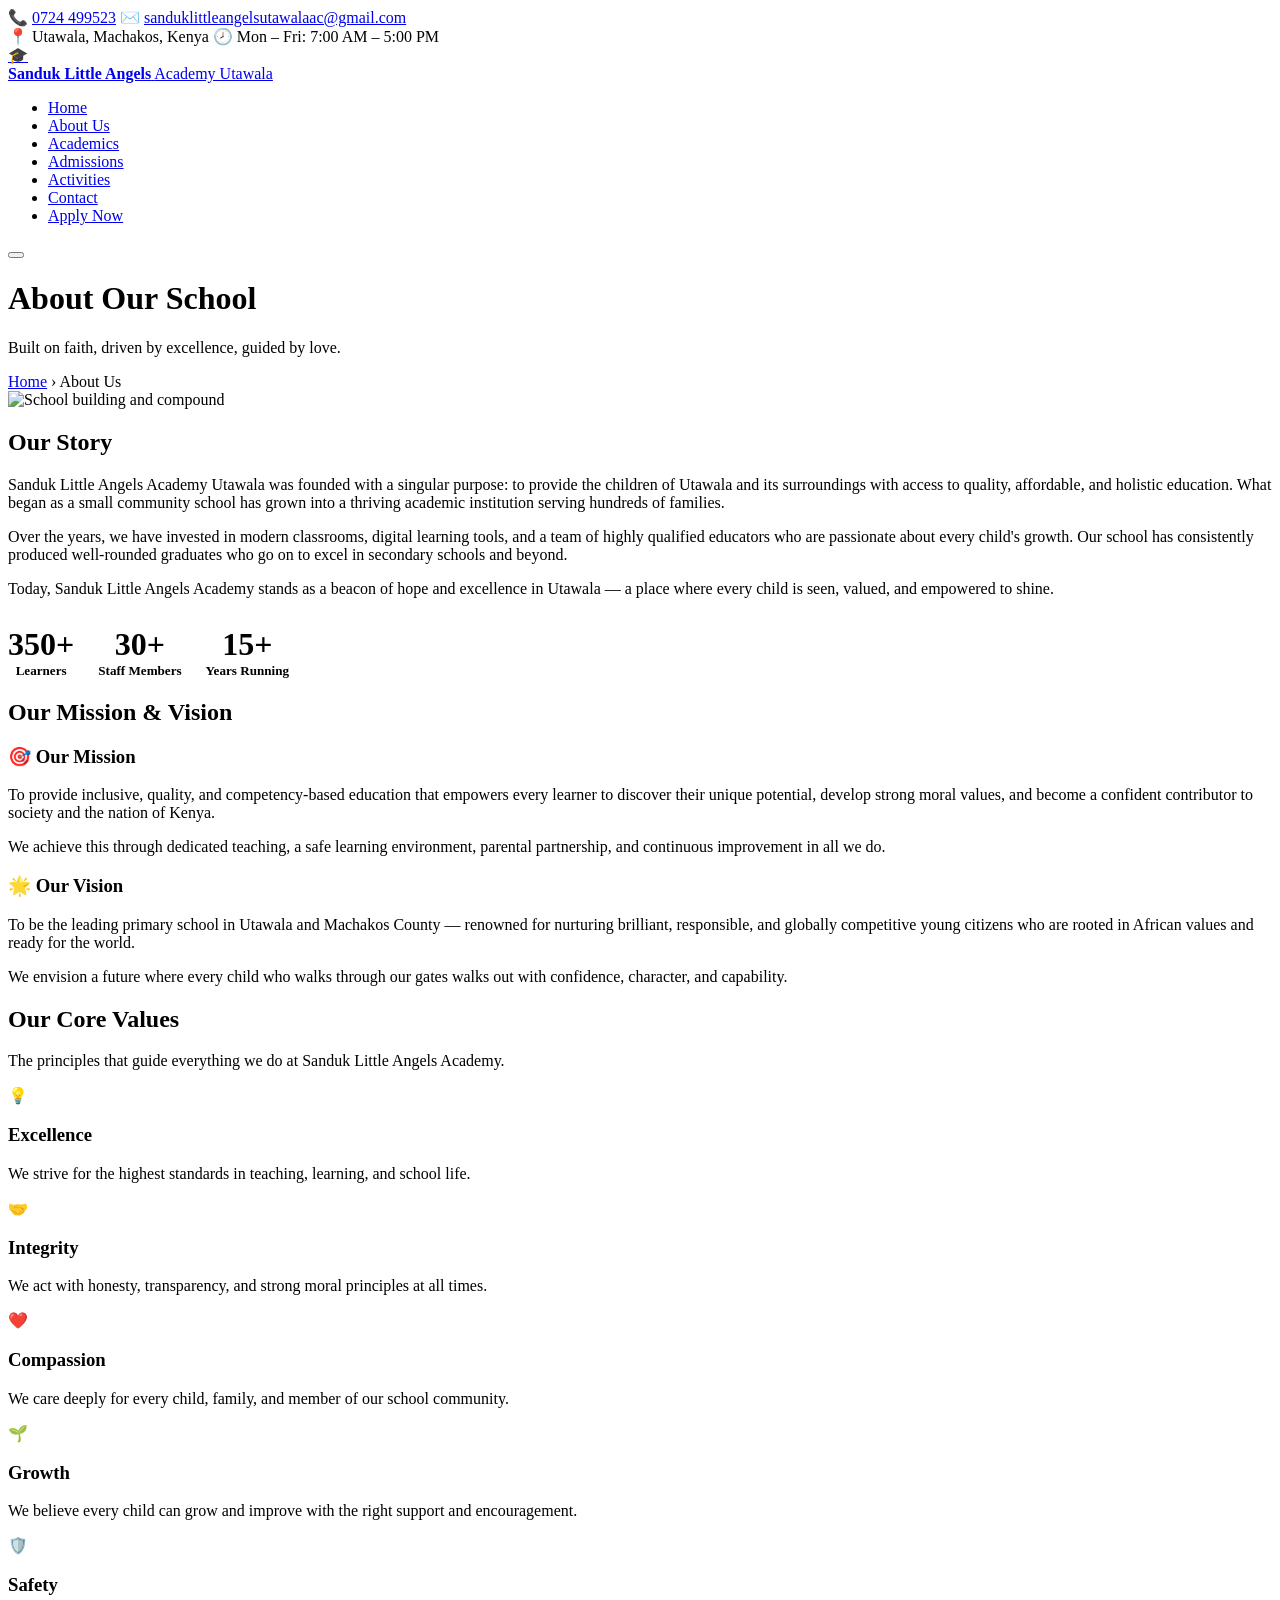
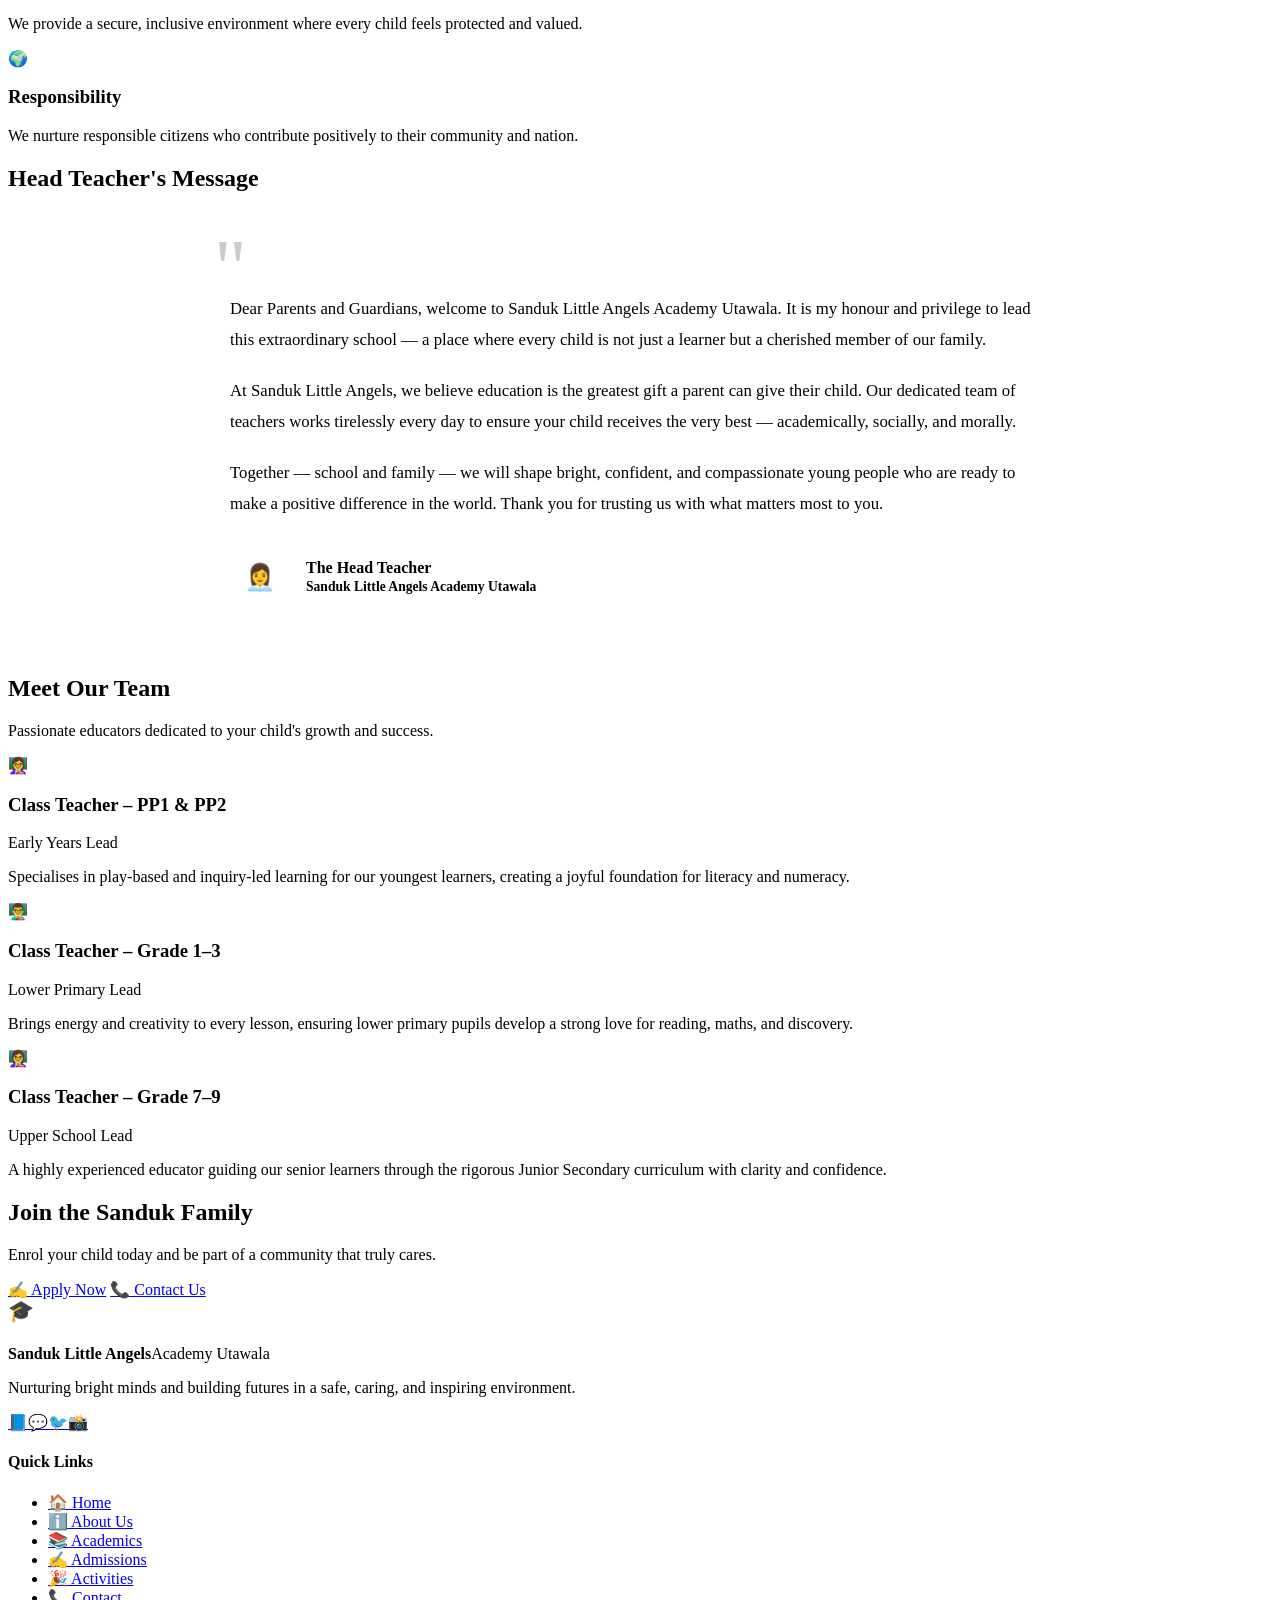
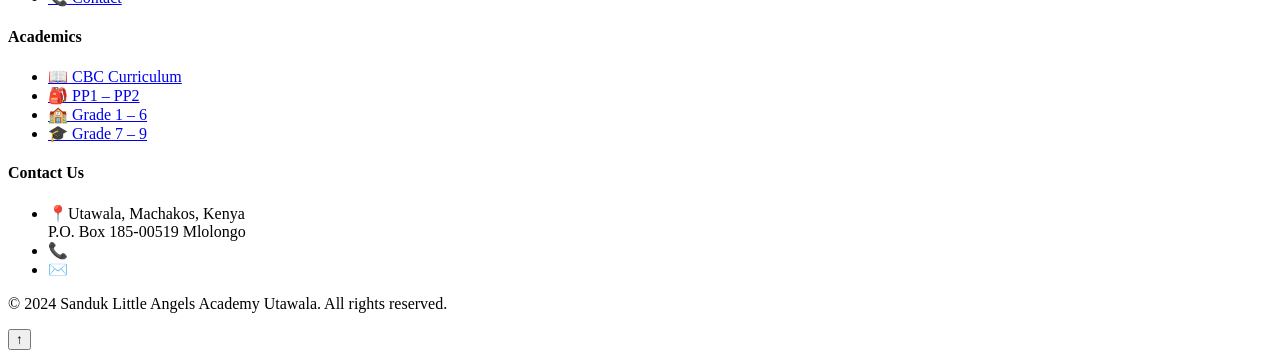
==== about.html @ 21a8d89f "Add files via upload" ====
<!DOCTYPE html>
<html lang="en">
<head>
  <meta charset="UTF-8" />
  <meta name="viewport" content="width=device-width, initial-scale=1.0" />
  <title>About Us | Sanduk Little Angels Academy Utawala</title>
  <link rel="stylesheet" href="css/style.css" />
</head>
<body>

  <!-- TOP BAR -->
  <div class="topbar">
    <div class="container">
      <div class="topbar-left">
        <span>📞 <a href="tel:0724499523">0724 499523</a></span>
        <span>✉️ <a href="mailto:sanduklittleangelsutawalaac@gmail.com">sanduklittleangelsutawalaac@gmail.com</a></span>
      </div>
      <div class="topbar-right">
        <span>📍 Utawala, Machakos, Kenya</span>
        <span>🕗 Mon – Fri: 7:00 AM – 5:00 PM</span>
      </div>
    </div>
  </div>

  <!-- NAVBAR -->
  <nav class="navbar">
    <div class="container">
      <a href="index.html" class="nav-logo">
        <div class="logo-icon">🎓</div>
        <div class="logo-text">
          <strong>Sanduk Little Angels</strong>
          <span>Academy Utawala</span>
        </div>
      </a>
      <ul class="nav-links">
        <li><a href="index.html">Home</a></li>
        <li><a href="about.html" class="active">About Us</a></li>
        <li><a href="academics.html">Academics</a></li>
        <li><a href="admissions.html">Admissions</a></li>
        <li><a href="activities.html">Activities</a></li>
        <li><a href="contact.html">Contact</a></li>
        <li><a href="admissions.html" class="nav-cta">Apply Now</a></li>
      </ul>
      <button class="hamburger" aria-label="Toggle menu"><span></span><span></span><span></span></button>
    </div>
  </nav>

  <!-- PAGE HERO -->
  <div class="page-hero">
    <h1>About Our School</h1>
    <p>Built on faith, driven by excellence, guided by love.</p>
    <div class="breadcrumb">
      <a href="index.html">Home</a> › About Us
    </div>
  </div>

  <!-- SCHOOL HISTORY -->
  <section class="section">
    <div class="container">
      <div class="about-intro">
        <div class="about-image-wrap reveal">
          <img
            src="https://images.unsplash.com/photo-1580582932707-520aed937b7b?w=700&q=80"
            alt="School building and compound"
            loading="lazy"
            style="height:460px;"
          />
        </div>
        <div class="about-text reveal">
          <div class="section-header">
            <h2 class="section-title">Our Story</h2>
            <span class="gold-line"></span>
          </div>
          <p>
            Sanduk Little Angels Academy Utawala was founded with a singular purpose: to provide the children of Utawala and its surroundings with access to quality, affordable, and holistic education. What began as a small community school has grown into a thriving academic institution serving hundreds of families.
          </p>
          <p>
            Over the years, we have invested in modern classrooms, digital learning tools, and a team of highly qualified educators who are passionate about every child's growth. Our school has consistently produced well-rounded graduates who go on to excel in secondary schools and beyond.
          </p>
          <p>
            Today, Sanduk Little Angels Academy stands as a beacon of hope and excellence in Utawala — a place where every child is seen, valued, and empowered to shine.
          </p>
          <div style="display:flex;gap:24px;margin-top:28px;flex-wrap:wrap;">
            <div style="text-align:center;">
              <strong style="font-family:'Playfair Display',serif;font-size:2rem;color:var(--gold);" data-count="350" data-suffix="+">350+</strong>
              <span style="display:block;font-size:0.82rem;color:var(--text-mid);font-weight:700;">Learners</span>
            </div>
            <div style="text-align:center;">
              <strong style="font-family:'Playfair Display',serif;font-size:2rem;color:var(--gold);" data-count="30" data-suffix="+">30+</strong>
              <span style="display:block;font-size:0.82rem;color:var(--text-mid);font-weight:700;">Staff Members</span>
            </div>
            <div style="text-align:center;">
              <strong style="font-family:'Playfair Display',serif;font-size:2rem;color:var(--gold);" data-count="15" data-suffix="+">15+</strong>
              <span style="display:block;font-size:0.82rem;color:var(--text-mid);font-weight:700;">Years Running</span>
            </div>
          </div>
        </div>
      </div>
    </div>
  </section>

  <!-- MISSION & VISION -->
  <section class="section section-alt">
    <div class="container">
      <div class="section-header text-center">
        <h2 class="section-title">Our Mission & Vision</h2>
        <span class="gold-line"></span>
      </div>
      <div class="mission-vision">
        <div class="mv-card mission reveal">
          <h3>🎯 Our Mission</h3>
          <p>
            To provide inclusive, quality, and competency-based education that empowers every learner to discover their unique potential, develop strong moral values, and become a confident contributor to society and the nation of Kenya.
          </p>
          <p style="margin-top:16px;">
            We achieve this through dedicated teaching, a safe learning environment, parental partnership, and continuous improvement in all we do.
          </p>
        </div>
        <div class="mv-card vision reveal">
          <h3>🌟 Our Vision</h3>
          <p>
            To be the leading primary school in Utawala and Machakos County — renowned for nurturing brilliant, responsible, and globally competitive young citizens who are rooted in African values and ready for the world.
          </p>
          <p style="margin-top:16px;">
            We envision a future where every child who walks through our gates walks out with confidence, character, and capability.
          </p>
        </div>
      </div>
    </div>
  </section>

  <!-- CORE VALUES -->
  <section class="section">
    <div class="container">
      <div class="section-header text-center">
        <h2 class="section-title">Our Core Values</h2>
        <span class="gold-line"></span>
        <p class="section-subtitle">The principles that guide everything we do at Sanduk Little Angels Academy.</p>
      </div>
      <div class="values-grid">
        <div class="value-card reveal">
          <div class="value-icon">💡</div>
          <h3>Excellence</h3>
          <p>We strive for the highest standards in teaching, learning, and school life.</p>
        </div>
        <div class="value-card reveal">
          <div class="value-icon">🤝</div>
          <h3>Integrity</h3>
          <p>We act with honesty, transparency, and strong moral principles at all times.</p>
        </div>
        <div class="value-card reveal">
          <div class="value-icon">❤️</div>
          <h3>Compassion</h3>
          <p>We care deeply for every child, family, and member of our school community.</p>
        </div>
        <div class="value-card reveal">
          <div class="value-icon">🌱</div>
          <h3>Growth</h3>
          <p>We believe every child can grow and improve with the right support and encouragement.</p>
        </div>
        <div class="value-card reveal">
          <div class="value-icon">🛡️</div>
          <h3>Safety</h3>
          <p>We provide a secure, inclusive environment where every child feels protected and valued.</p>
        </div>
        <div class="value-card reveal">
          <div class="value-icon">🌍</div>
          <h3>Responsibility</h3>
          <p>We nurture responsible citizens who contribute positively to their community and nation.</p>
        </div>
      </div>
    </div>
  </section>

  <!-- HEAD TEACHER'S MESSAGE -->
  <section class="section section-alt">
    <div class="container">
      <div class="section-header text-center">
        <h2 class="section-title">Head Teacher's Message</h2>
        <span class="gold-line"></span>
      </div>
      <div style="max-width:820px;margin:0 auto;background:var(--white);border-radius:var(--radius-lg);padding:48px 44px;box-shadow:var(--shadow-lg);position:relative;" class="reveal">
        <div style="font-size:5rem;color:var(--gold);opacity:0.2;position:absolute;top:16px;left:28px;font-family:'Playfair Display',serif;line-height:1;">"</div>
        <p style="color:var(--text-mid);font-size:1.05rem;line-height:1.85;margin-bottom:20px;padding-top:16px;">
          Dear Parents and Guardians, welcome to Sanduk Little Angels Academy Utawala. It is my honour and privilege to lead this extraordinary school — a place where every child is not just a learner but a cherished member of our family.
        </p>
        <p style="color:var(--text-mid);font-size:1.05rem;line-height:1.85;margin-bottom:20px;">
          At Sanduk Little Angels, we believe education is the greatest gift a parent can give their child. Our dedicated team of teachers works tirelessly every day to ensure your child receives the very best — academically, socially, and morally.
        </p>
        <p style="color:var(--text-mid);font-size:1.05rem;line-height:1.85;margin-bottom:28px;">
          Together — school and family — we will shape bright, confident, and compassionate young people who are ready to make a positive difference in the world. Thank you for trusting us with what matters most to you.
        </p>
        <div style="display:flex;align-items:center;gap:16px;">
          <div style="width:60px;height:60px;background:linear-gradient(135deg,var(--navy),#1a4490);border-radius:50%;display:flex;align-items:center;justify-content:center;font-size:1.6rem;flex-shrink:0;">👩‍💼</div>
          <div>
            <strong style="display:block;color:var(--navy);font-family:'Playfair Display',serif;">The Head Teacher</strong>
            <span style="font-size:0.85rem;color:var(--gold);font-weight:700;">Sanduk Little Angels Academy Utawala</span>
          </div>
        </div>
      </div>
    </div>
  </section>

  <!-- STAFF PREVIEW -->
  <section class="section">
    <div class="container">
      <div class="section-header text-center">
        <h2 class="section-title">Meet Our Team</h2>
        <span class="gold-line"></span>
        <p class="section-subtitle">Passionate educators dedicated to your child's growth and success.</p>
      </div>
      <div class="staff-grid">
        <div class="staff-card reveal">
          <div class="staff-photo">👩‍🏫</div>
          <div class="staff-info">
            <h3>Class Teacher – PP1 & PP2</h3>
            <p class="role">Early Years Lead</p>
            <p>Specialises in play-based and inquiry-led learning for our youngest learners, creating a joyful foundation for literacy and numeracy.</p>
          </div>
        </div>
        <div class="staff-card reveal">
          <div class="staff-photo">👨‍🏫</div>
          <div class="staff-info">
            <h3>Class Teacher – Grade 1–3</h3>
            <p class="role">Lower Primary Lead</p>
            <p>Brings energy and creativity to every lesson, ensuring lower primary pupils develop a strong love for reading, maths, and discovery.</p>
          </div>
        </div>
        <div class="staff-card reveal">
          <div class="staff-photo">👩‍🏫</div>
          <div class="staff-info">
            <h3>Class Teacher – Grade 7–9</h3>
            <p class="role">Upper School Lead</p>
            <p>A highly experienced educator guiding our senior learners through the rigorous Junior Secondary curriculum with clarity and confidence.</p>
          </div>
        </div>
      </div>
    </div>
  </section>

  <!-- CTA -->
  <div class="cta-banner">
    <div class="container">
      <h2>Join the Sanduk Family</h2>
      <p>Enrol your child today and be part of a community that truly cares.</p>
      <div class="btn-group">
        <a href="admissions.html" class="btn btn-primary">✍️ Apply Now</a>
        <a href="contact.html" class="btn btn-outline">📞 Contact Us</a>
      </div>
    </div>
  </div>

  <!-- FOOTER -->
  <footer>
    <div class="container">
      <div class="footer-grid">
        <div class="footer-brand">
          <div class="nav-logo">
            <div class="logo-icon" style="width:46px;height:46px;font-size:1.3rem;">🎓</div>
            <div class="logo-text"><strong>Sanduk Little Angels</strong><span>Academy Utawala</span></div>
          </div>
          <p>Nurturing bright minds and building futures in a safe, caring, and inspiring environment.</p>
          <div class="social-links">
            <a href="#">📘</a><a href="#">💬</a><a href="#">🐦</a><a href="#">📸</a>
          </div>
        </div>
        <div><h4>Quick Links</h4><ul>
          <li><a href="index.html">🏠 Home</a></li>
          <li><a href="about.html">ℹ️ About Us</a></li>
          <li><a href="academics.html">📚 Academics</a></li>
          <li><a href="admissions.html">✍️ Admissions</a></li>
          <li><a href="activities.html">🎉 Activities</a></li>
          <li><a href="contact.html">📞 Contact</a></li>
        </ul></div>
        <div><h4>Academics</h4><ul>
          <li><a href="academics.html">📖 CBC Curriculum</a></li>
          <li><a href="academics.html">🎒 PP1 – PP2</a></li>
          <li><a href="academics.html">🏫 Grade 1 – 6</a></li>
          <li><a href="academics.html">🎓 Grade 7 – 9</a></li>
        </ul></div>
        <div><h4>Contact Us</h4><ul class="footer-contact">
          <li><span>📍</span><span>Utawala, Machakos, Kenya<br>P.O. Box 185-00519 Mlolongo</span></li>
          <li><span>📞</span><span><a href="tel:0724499523" style="color:rgba(255,255,255,0.85)">0724 499523</a></span></li>
          <li><span>✉️</span><span><a href="mailto:sanduklittleangelsutawalaac@gmail.com" style="color:rgba(255,255,255,0.85);word-break:break-all;">sanduklittleangelsutawalaac@gmail.com</a></span></li>
        </ul></div>
      </div>
    </div>
    <div class="footer-bottom"><div class="container">
      <p>© 2024 Sanduk Little Angels Academy Utawala. All rights reserved.</p>
    </div></div>
  </footer>

  <button class="scroll-top" id="scrollTop" aria-label="Back to top">↑</button>
  <script src="js/main.js"></script>
</body>
</html>
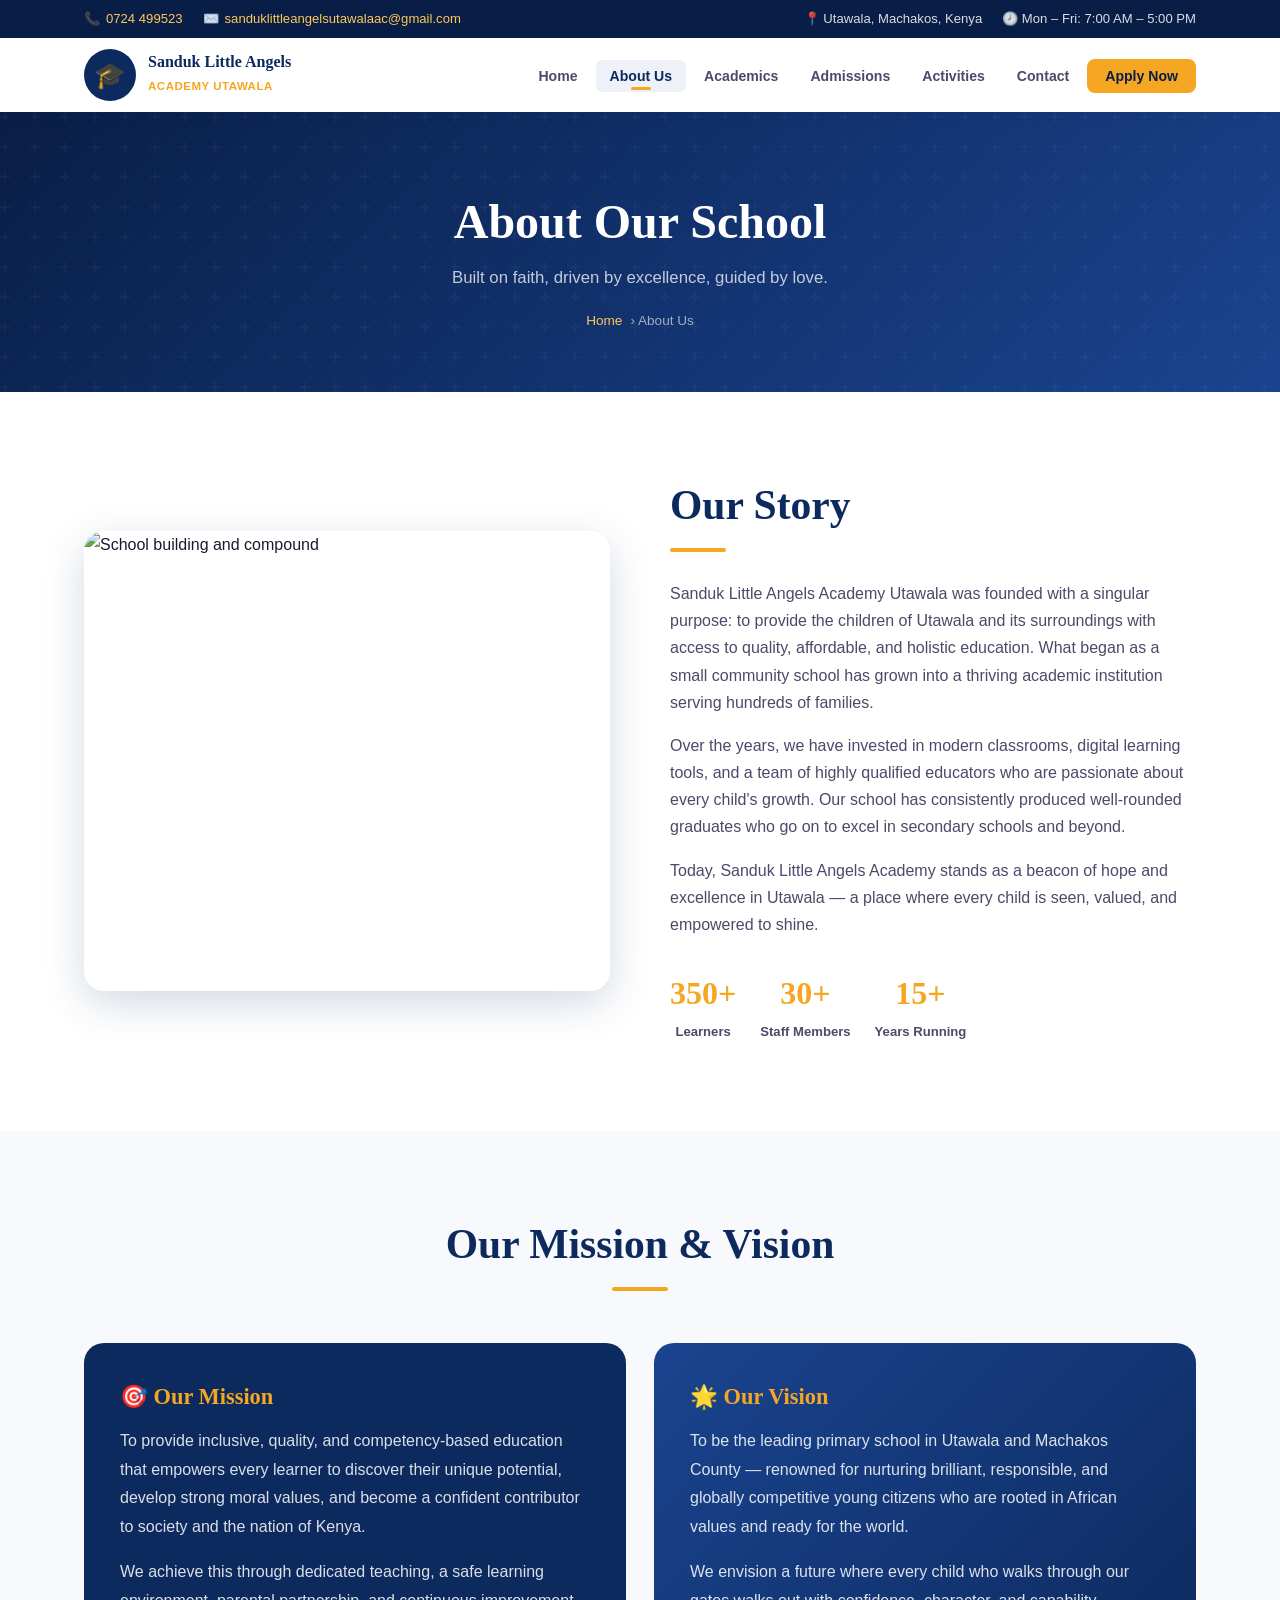
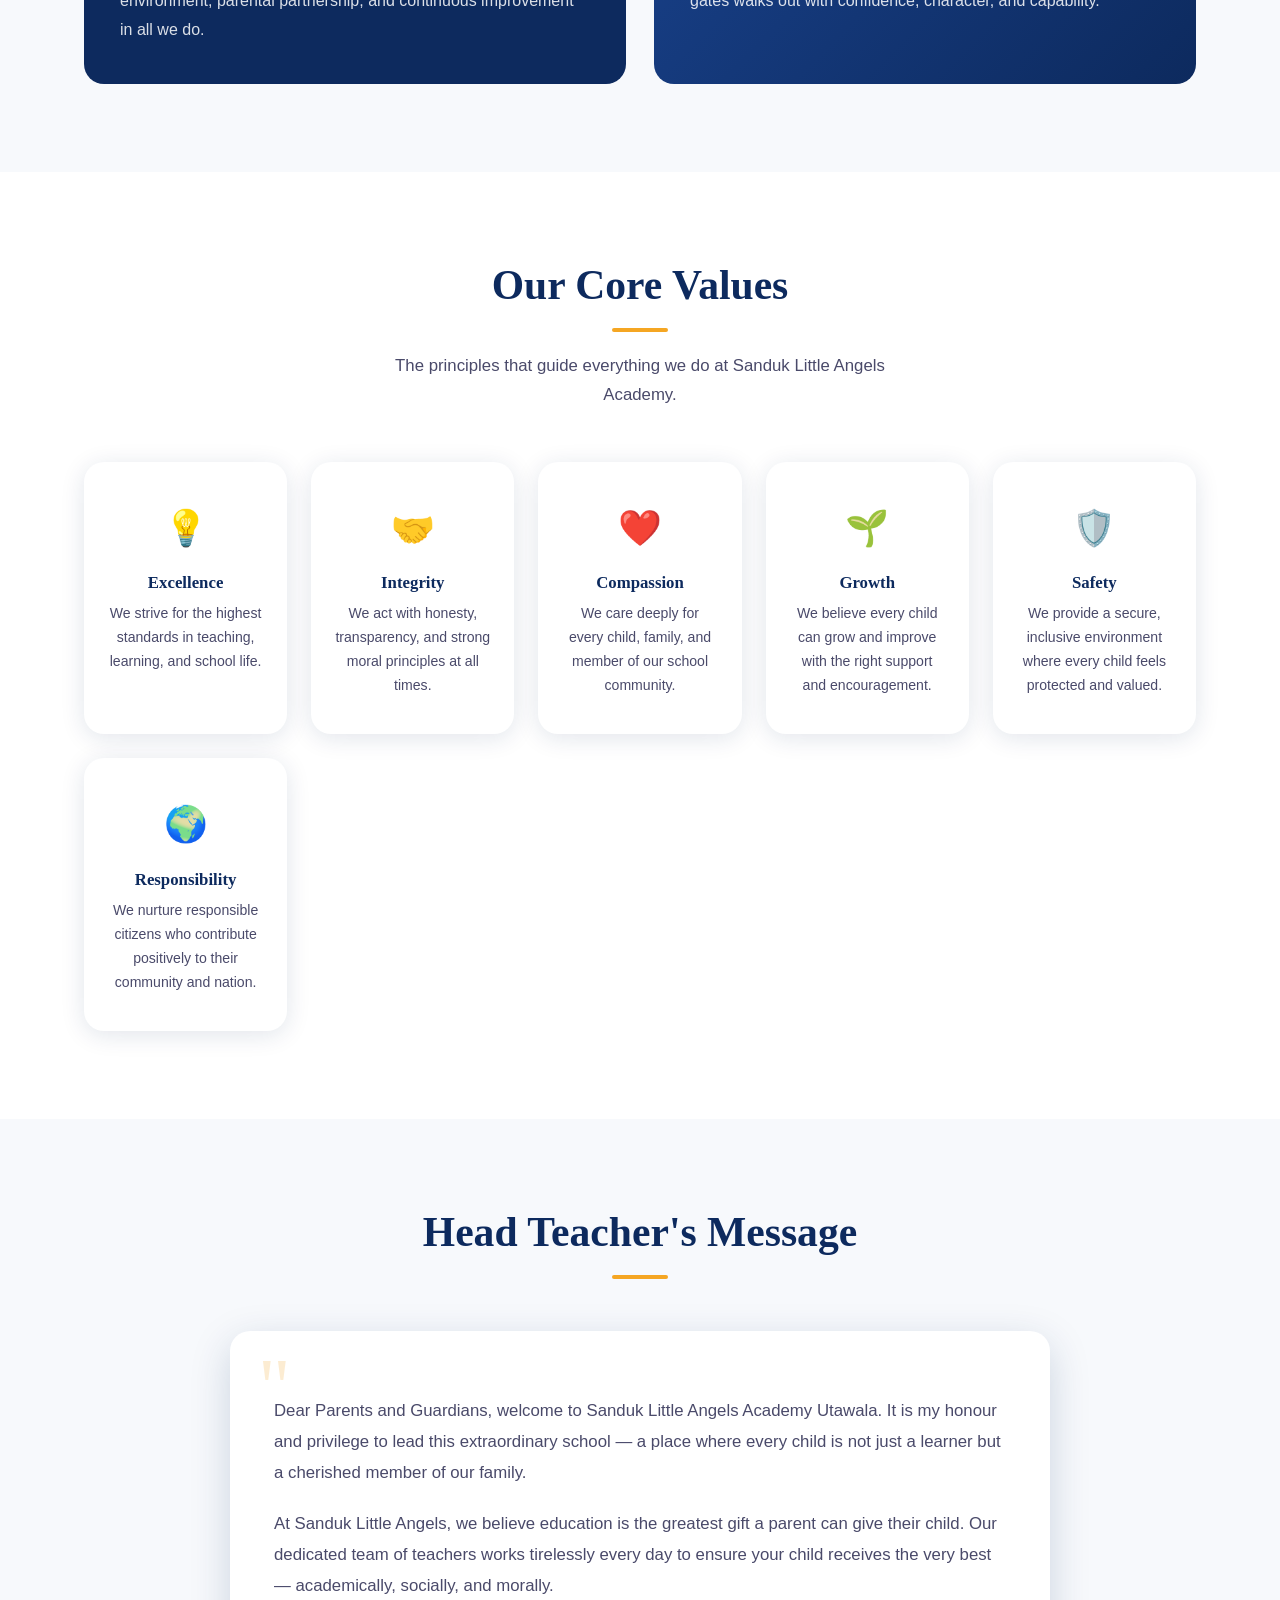
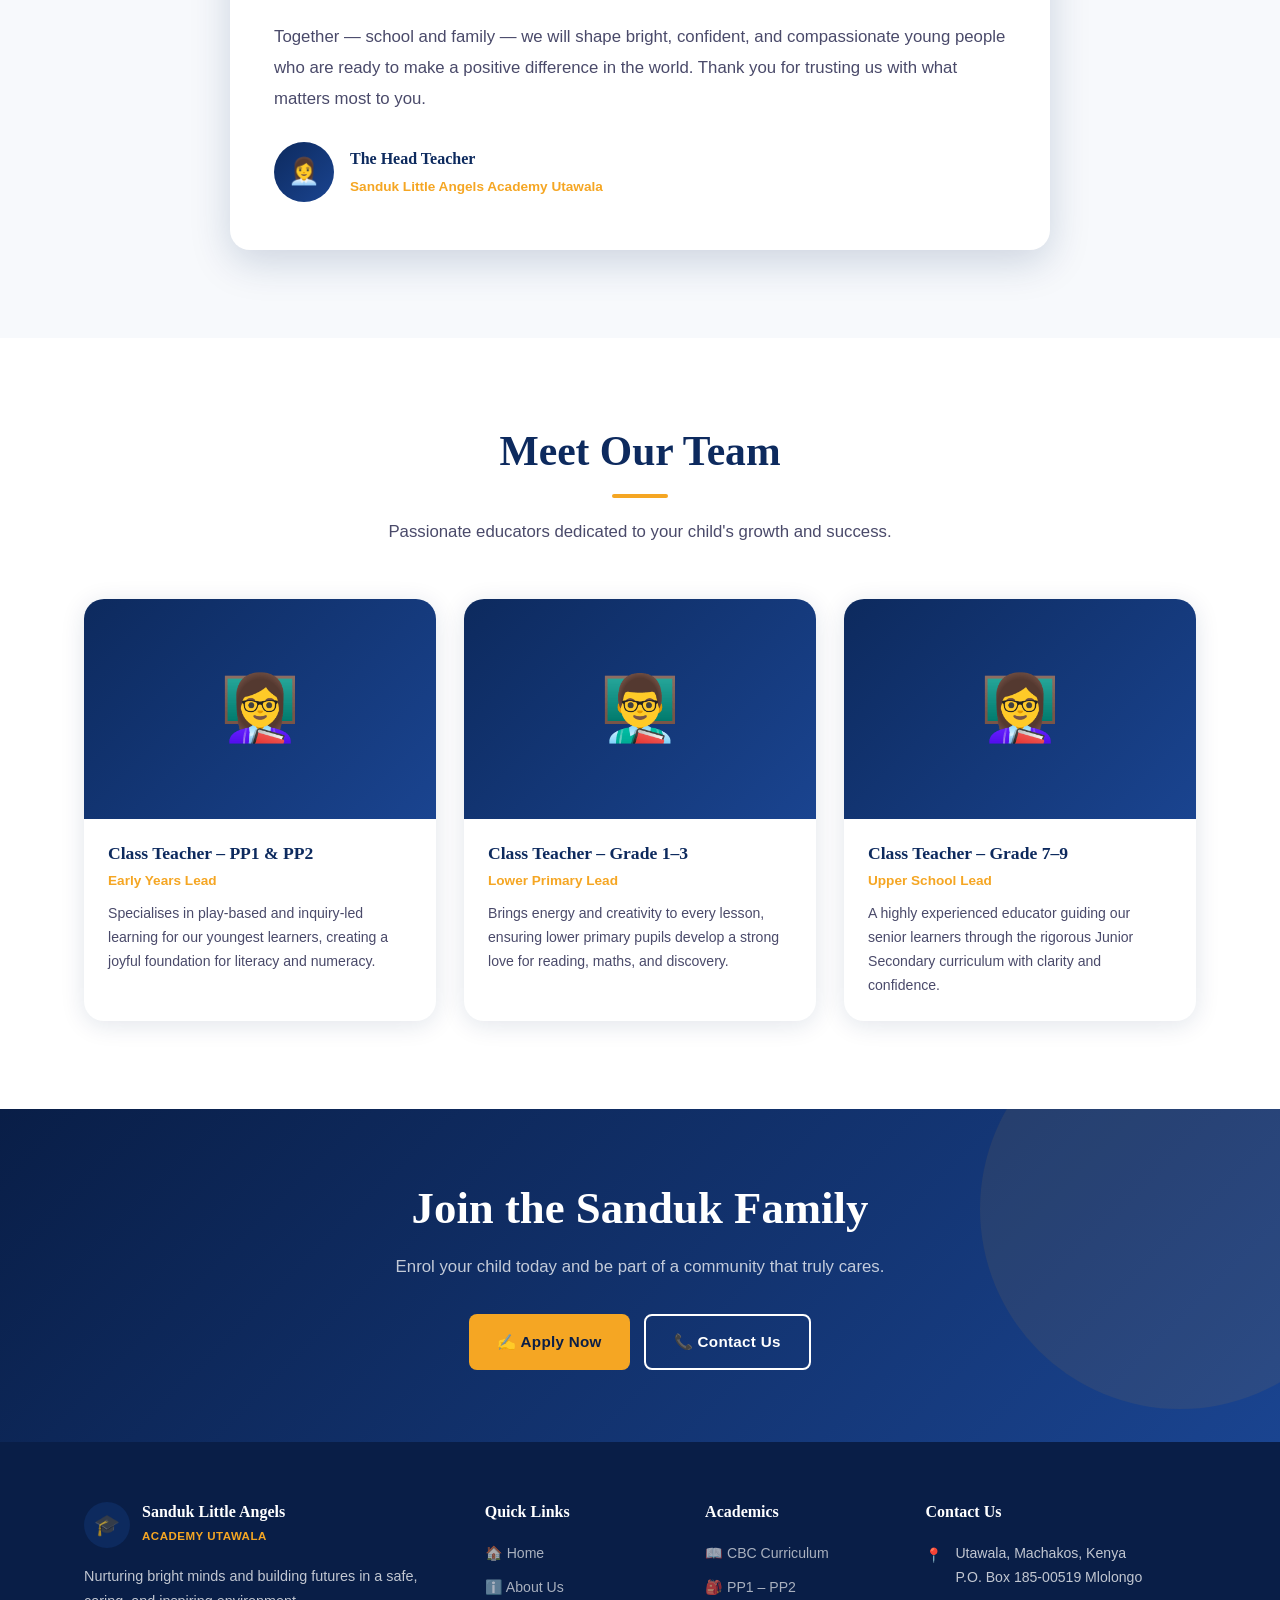
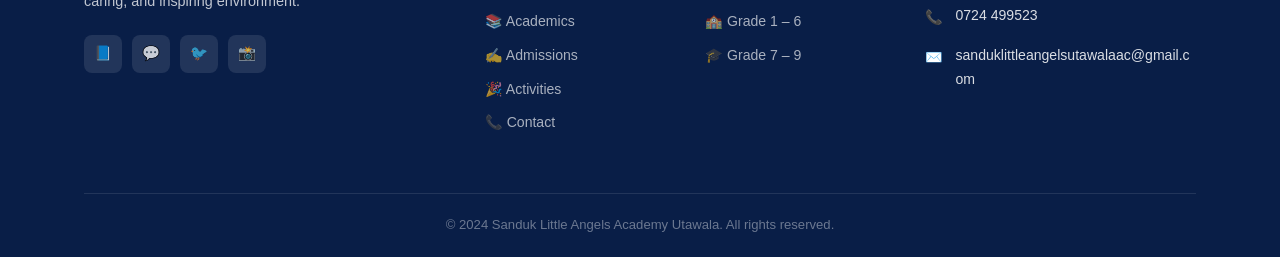
==== commit 4358e8b1: "Add files via upload" ====
--- a/about.html
+++ b/about.html
@@ -4,7 +4,7 @@
   <meta charset="UTF-8" />
   <meta name="viewport" content="width=device-width, initial-scale=1.0" />
   <title>About Us | Sanduk Little Angels Academy Utawala</title>
-  <link rel="stylesheet" href="css/style.css" />
+  <link rel="stylesheet" href="style.css" />
 </head>
 <body>
 
@@ -291,6 +291,6 @@
   </footer>
 
   <button class="scroll-top" id="scrollTop" aria-label="Back to top">↑</button>
-  <script src="js/main.js"></script>
+  <script src="main.js"></script>
 </body>
 </html>
--- a/style.css
+++ b/style.css
@@ -0,0 +1,1302 @@
+/* ============================================
+   SANDUK LITTLE ANGELS ACADEMY - STYLESHEET
+   ============================================ */
+
+@import url('https://fonts.googleapis.com/css2?family=Playfair+Display:wght@600;700;800&family=Nunito:wght@300;400;600;700;800&display=swap');
+
+/* ── CSS Variables ── */
+:root {
+  --navy: #0d2a5e;
+  --navy-dark: #091e47;
+  --gold: #f5a623;
+  --gold-light: #ffc857;
+  --white: #ffffff;
+  --off-white: #f7f9fc;
+  --light-grey: #eef1f7;
+  --text-dark: #1a1a2e;
+  --text-mid: #4a4a6a;
+  --text-light: #7a7a9a;
+  --shadow: 0 4px 24px rgba(13, 42, 94, 0.12);
+  --shadow-lg: 0 12px 40px rgba(13, 42, 94, 0.18);
+  --radius: 12px;
+  --radius-lg: 20px;
+  --transition: 0.3s ease;
+}
+
+/* ── Reset & Base ── */
+*, *::before, *::after { box-sizing: border-box; margin: 0; padding: 0; }
+
+html { scroll-behavior: smooth; }
+
+body {
+  font-family: 'Nunito', sans-serif;
+  color: var(--text-dark);
+  background: var(--white);
+  line-height: 1.7;
+  overflow-x: hidden;
+}
+
+img { max-width: 100%; display: block; }
+a { text-decoration: none; color: inherit; }
+ul { list-style: none; }
+
+h1, h2, h3, h4 {
+  font-family: 'Playfair Display', serif;
+  line-height: 1.25;
+}
+
+/* ── Utility Classes ── */
+.container {
+  max-width: 1160px;
+  margin: 0 auto;
+  padding: 0 24px;
+}
+
+.section-title {
+  font-size: clamp(1.8rem, 3.5vw, 2.6rem);
+  color: var(--navy);
+  margin-bottom: 12px;
+}
+
+.section-subtitle {
+  color: var(--text-mid);
+  font-size: 1.05rem;
+  max-width: 560px;
+}
+
+.section-header {
+  margin-bottom: 52px;
+}
+
+.section-header .gold-line {
+  display: block;
+  width: 56px;
+  height: 4px;
+  background: var(--gold);
+  border-radius: 2px;
+  margin: 16px 0 20px;
+}
+
+.text-center { text-align: center; }
+.text-center .section-subtitle { margin: 0 auto; }
+.text-center .gold-line { margin-left: auto; margin-right: auto; }
+
+.btn {
+  display: inline-flex;
+  align-items: center;
+  gap: 8px;
+  padding: 13px 28px;
+  border-radius: 8px;
+  font-family: 'Nunito', sans-serif;
+  font-weight: 700;
+  font-size: 0.95rem;
+  cursor: pointer;
+  transition: var(--transition);
+  border: none;
+  letter-spacing: 0.3px;
+}
+
+.btn-primary {
+  background: var(--gold);
+  color: var(--navy-dark);
+}
+
+.btn-primary:hover {
+  background: var(--gold-light);
+  transform: translateY(-2px);
+  box-shadow: 0 6px 20px rgba(245, 166, 35, 0.4);
+}
+
+.btn-outline {
+  background: transparent;
+  color: var(--white);
+  border: 2px solid var(--white);
+}
+
+.btn-outline:hover {
+  background: var(--white);
+  color: var(--navy);
+  transform: translateY(-2px);
+}
+
+.btn-navy {
+  background: var(--navy);
+  color: var(--white);
+}
+
+.btn-navy:hover {
+  background: var(--navy-dark);
+  transform: translateY(-2px);
+  box-shadow: 0 6px 20px rgba(13, 42, 94, 0.35);
+}
+
+/* ── Topbar ── */
+.topbar {
+  background: var(--navy-dark);
+  color: rgba(255,255,255,0.85);
+  font-size: 0.82rem;
+  padding: 8px 0;
+}
+
+.topbar .container {
+  display: flex;
+  justify-content: space-between;
+  align-items: center;
+  gap: 12px;
+  flex-wrap: wrap;
+}
+
+.topbar a { color: var(--gold-light); }
+.topbar a:hover { color: var(--white); }
+
+.topbar-left, .topbar-right {
+  display: flex;
+  align-items: center;
+  gap: 20px;
+  flex-wrap: wrap;
+}
+
+.topbar span { display: flex; align-items: center; gap: 6px; }
+
+/* ── Navbar ── */
+.navbar {
+  background: var(--white);
+  box-shadow: 0 2px 12px rgba(13,42,94,0.1);
+  position: sticky;
+  top: 0;
+  z-index: 1000;
+}
+
+.navbar .container {
+  display: flex;
+  align-items: center;
+  justify-content: space-between;
+  height: 74px;
+}
+
+.nav-logo {
+  display: flex;
+  align-items: center;
+  gap: 12px;
+}
+
+.logo-icon {
+  width: 52px;
+  height: 52px;
+  background: var(--navy);
+  border-radius: 50%;
+  display: flex;
+  align-items: center;
+  justify-content: center;
+  font-size: 1.6rem;
+  flex-shrink: 0;
+}
+
+.logo-text strong {
+  display: block;
+  font-family: 'Playfair Display', serif;
+  font-size: 1rem;
+  color: var(--navy);
+  line-height: 1.2;
+}
+
+.logo-text span {
+  font-size: 0.72rem;
+  color: var(--gold);
+  font-weight: 700;
+  letter-spacing: 0.5px;
+  text-transform: uppercase;
+}
+
+.nav-links {
+  display: flex;
+  align-items: center;
+  gap: 4px;
+}
+
+.nav-links a {
+  padding: 8px 14px;
+  border-radius: 6px;
+  font-weight: 700;
+  font-size: 0.88rem;
+  color: var(--text-mid);
+  transition: var(--transition);
+  position: relative;
+}
+
+.nav-links a:hover,
+.nav-links a.active {
+  color: var(--navy);
+  background: var(--light-grey);
+}
+
+.nav-links a.active::after {
+  content: '';
+  position: absolute;
+  bottom: 2px;
+  left: 50%;
+  transform: translateX(-50%);
+  width: 20px;
+  height: 3px;
+  background: var(--gold);
+  border-radius: 2px;
+}
+
+.nav-cta {
+  background: var(--gold);
+  color: var(--navy-dark) !important;
+  padding: 9px 18px !important;
+  border-radius: 8px !important;
+}
+
+.nav-cta:hover {
+  background: var(--gold-light) !important;
+  box-shadow: 0 4px 14px rgba(245,166,35,0.35);
+}
+
+/* Hamburger */
+.hamburger {
+  display: none;
+  flex-direction: column;
+  gap: 5px;
+  cursor: pointer;
+  background: none;
+  border: none;
+  padding: 6px;
+}
+
+.hamburger span {
+  width: 26px;
+  height: 3px;
+  background: var(--navy);
+  border-radius: 2px;
+  transition: var(--transition);
+}
+
+.hamburger.open span:nth-child(1) { transform: translateY(8px) rotate(45deg); }
+.hamburger.open span:nth-child(2) { opacity: 0; }
+.hamburger.open span:nth-child(3) { transform: translateY(-8px) rotate(-45deg); }
+
+/* ── Hero Section ── */
+.hero {
+  position: relative;
+  min-height: 92vh;
+  display: flex;
+  align-items: center;
+  overflow: hidden;
+  background: var(--navy-dark);
+}
+
+.hero-bg {
+  position: absolute;
+  inset: 0;
+  background: linear-gradient(135deg, rgba(9,30,71,0.88) 40%, rgba(9,30,71,0.55) 100%),
+              url('https://images.unsplash.com/photo-1503676260728-1c00da094a0b?w=1400&q=80') center/cover no-repeat;
+}
+
+.hero-content {
+  position: relative;
+  z-index: 2;
+  padding: 100px 0 80px;
+}
+
+.hero-badge {
+  display: inline-flex;
+  align-items: center;
+  gap: 8px;
+  background: rgba(245,166,35,0.18);
+  border: 1px solid rgba(245,166,35,0.5);
+  color: var(--gold-light);
+  padding: 7px 18px;
+  border-radius: 100px;
+  font-size: 0.85rem;
+  font-weight: 700;
+  letter-spacing: 0.5px;
+  margin-bottom: 24px;
+}
+
+.hero h1 {
+  font-size: clamp(2.2rem, 5.5vw, 4rem);
+  color: var(--white);
+  max-width: 680px;
+  margin-bottom: 10px;
+  line-height: 1.15;
+}
+
+.hero h1 span { color: var(--gold); }
+
+.hero-motto {
+  font-size: 1.25rem;
+  color: var(--gold-light);
+  font-weight: 700;
+  font-style: italic;
+  margin-bottom: 16px;
+}
+
+.hero p {
+  color: rgba(255,255,255,0.82);
+  font-size: 1.08rem;
+  max-width: 540px;
+  margin-bottom: 36px;
+}
+
+.hero-buttons {
+  display: flex;
+  gap: 14px;
+  flex-wrap: wrap;
+}
+
+.hero-stats {
+  display: flex;
+  gap: 40px;
+  margin-top: 60px;
+  flex-wrap: wrap;
+}
+
+.stat {
+  color: var(--white);
+}
+
+.stat strong {
+  display: block;
+  font-family: 'Playfair Display', serif;
+  font-size: 2.4rem;
+  color: var(--gold);
+  line-height: 1;
+}
+
+.stat span {
+  font-size: 0.85rem;
+  color: rgba(255,255,255,0.7);
+  font-weight: 600;
+}
+
+/* ── Section Padding ── */
+.section { padding: 88px 0; }
+.section-alt { background: var(--off-white); }
+
+/* ── Highlights ── */
+.highlights-grid {
+  display: grid;
+  grid-template-columns: repeat(auto-fit, minmax(240px, 1fr));
+  gap: 28px;
+}
+
+.highlight-card {
+  background: var(--white);
+  border-radius: var(--radius-lg);
+  padding: 36px 28px;
+  box-shadow: var(--shadow);
+  transition: var(--transition);
+  border-bottom: 4px solid transparent;
+  position: relative;
+  overflow: hidden;
+}
+
+.highlight-card::before {
+  content: '';
+  position: absolute;
+  top: 0; left: 0;
+  width: 100%; height: 4px;
+  background: var(--gold);
+  transform: scaleX(0);
+  transform-origin: left;
+  transition: transform 0.35s ease;
+}
+
+.highlight-card:hover { transform: translateY(-6px); box-shadow: var(--shadow-lg); }
+.highlight-card:hover::before { transform: scaleX(1); }
+
+.highlight-icon {
+  width: 60px;
+  height: 60px;
+  background: linear-gradient(135deg, var(--navy), #1a4490);
+  border-radius: 14px;
+  display: flex;
+  align-items: center;
+  justify-content: center;
+  font-size: 1.6rem;
+  margin-bottom: 20px;
+}
+
+.highlight-card h3 {
+  font-size: 1.15rem;
+  color: var(--navy);
+  margin-bottom: 10px;
+}
+
+.highlight-card p {
+  color: var(--text-mid);
+  font-size: 0.93rem;
+  line-height: 1.65;
+}
+
+/* ── About Intro ── */
+.about-intro {
+  display: grid;
+  grid-template-columns: 1fr 1fr;
+  gap: 60px;
+  align-items: center;
+}
+
+.about-image-wrap {
+  position: relative;
+}
+
+.about-image-wrap img {
+  border-radius: var(--radius-lg);
+  width: 100%;
+  height: 420px;
+  object-fit: cover;
+  box-shadow: var(--shadow-lg);
+}
+
+.about-badge {
+  position: absolute;
+  bottom: -20px;
+  right: -20px;
+  background: var(--gold);
+  color: var(--navy-dark);
+  padding: 20px 24px;
+  border-radius: var(--radius);
+  text-align: center;
+  box-shadow: var(--shadow);
+}
+
+.about-badge strong {
+  display: block;
+  font-family: 'Playfair Display', serif;
+  font-size: 2rem;
+  line-height: 1;
+}
+
+.about-badge span { font-size: 0.8rem; font-weight: 700; }
+
+.about-text .section-header { margin-bottom: 28px; }
+
+.about-text p {
+  color: var(--text-mid);
+  margin-bottom: 16px;
+}
+
+/* ── Testimonials ── */
+.testimonials-grid {
+  display: grid;
+  grid-template-columns: repeat(auto-fit, minmax(280px, 1fr));
+  gap: 28px;
+}
+
+.testimonial-card {
+  background: var(--white);
+  border-radius: var(--radius-lg);
+  padding: 32px 28px;
+  box-shadow: var(--shadow);
+  position: relative;
+}
+
+.testimonial-card::before {
+  content: '\201C';
+  font-family: 'Playfair Display', serif;
+  font-size: 5rem;
+  color: var(--gold);
+  opacity: 0.3;
+  position: absolute;
+  top: 10px;
+  left: 24px;
+  line-height: 1;
+}
+
+.testimonial-card p {
+  color: var(--text-mid);
+  font-style: italic;
+  margin-bottom: 20px;
+  padding-top: 20px;
+  line-height: 1.75;
+}
+
+.testimonial-author {
+  display: flex;
+  align-items: center;
+  gap: 12px;
+}
+
+.author-avatar {
+  width: 44px;
+  height: 44px;
+  border-radius: 50%;
+  background: linear-gradient(135deg, var(--navy), #1a4490);
+  display: flex;
+  align-items: center;
+  justify-content: center;
+  color: var(--white);
+  font-size: 1.1rem;
+  flex-shrink: 0;
+}
+
+.author-info strong { display: block; font-size: 0.9rem; color: var(--navy); }
+.author-info span { font-size: 0.8rem; color: var(--gold); font-weight: 700; }
+
+.stars { color: var(--gold); font-size: 0.85rem; margin-top: 4px; }
+
+/* ── CTA Banner ── */
+.cta-banner {
+  background: linear-gradient(135deg, var(--navy-dark) 0%, #1a4490 100%);
+  padding: 72px 0;
+  text-align: center;
+  position: relative;
+  overflow: hidden;
+}
+
+.cta-banner::before {
+  content: '';
+  position: absolute;
+  width: 400px;
+  height: 400px;
+  background: rgba(245,166,35,0.08);
+  border-radius: 50%;
+  top: -100px;
+  right: -100px;
+}
+
+.cta-banner h2 {
+  font-size: clamp(1.8rem, 3.5vw, 2.8rem);
+  color: var(--white);
+  margin-bottom: 16px;
+}
+
+.cta-banner p {
+  color: rgba(255,255,255,0.75);
+  font-size: 1.05rem;
+  margin-bottom: 32px;
+  max-width: 500px;
+  margin-left: auto;
+  margin-right: auto;
+}
+
+.cta-banner .btn-group {
+  display: flex;
+  gap: 14px;
+  justify-content: center;
+  flex-wrap: wrap;
+}
+
+/* ── Footer ── */
+footer {
+  background: var(--navy-dark);
+  color: rgba(255,255,255,0.75);
+  padding: 60px 0 0;
+}
+
+.footer-grid {
+  display: grid;
+  grid-template-columns: 2fr 1fr 1fr 1.5fr;
+  gap: 40px;
+  padding-bottom: 48px;
+  border-bottom: 1px solid rgba(255,255,255,0.1);
+}
+
+.footer-brand .logo-text strong { color: var(--white); }
+.footer-brand p {
+  margin: 16px 0 20px;
+  font-size: 0.9rem;
+  line-height: 1.75;
+}
+
+.social-links {
+  display: flex;
+  gap: 10px;
+}
+
+.social-links a {
+  width: 38px;
+  height: 38px;
+  background: rgba(255,255,255,0.1);
+  border-radius: 8px;
+  display: flex;
+  align-items: center;
+  justify-content: center;
+  font-size: 0.9rem;
+  transition: var(--transition);
+}
+
+.social-links a:hover { background: var(--gold); color: var(--navy); }
+
+footer h4 {
+  font-family: 'Playfair Display', serif;
+  font-size: 1rem;
+  color: var(--white);
+  margin-bottom: 20px;
+}
+
+footer ul li {
+  margin-bottom: 10px;
+}
+
+footer ul a {
+  color: rgba(255,255,255,0.65);
+  font-size: 0.88rem;
+  transition: var(--transition);
+  display: flex;
+  align-items: center;
+  gap: 8px;
+}
+
+footer ul a:hover { color: var(--gold); padding-left: 4px; }
+
+.footer-contact li {
+  display: flex;
+  gap: 12px;
+  margin-bottom: 14px;
+  font-size: 0.88rem;
+}
+
+.footer-contact li span:first-child {
+  color: var(--gold);
+  flex-shrink: 0;
+  margin-top: 2px;
+}
+
+.footer-bottom {
+  padding: 20px 0;
+  text-align: center;
+  font-size: 0.82rem;
+  color: rgba(255,255,255,0.4);
+}
+
+/* ── Page Hero (inner pages) ── */
+.page-hero {
+  background: linear-gradient(135deg, var(--navy-dark) 0%, #1a4490 100%);
+  padding: 80px 0 60px;
+  text-align: center;
+  position: relative;
+  overflow: hidden;
+}
+
+.page-hero::before {
+  content: '';
+  position: absolute;
+  inset: 0;
+  background: url("data:image/svg+xml,%3Csvg width='60' height='60' viewBox='0 0 60 60' xmlns='http://www.w3.org/2000/svg'%3E%3Cg fill='none' fill-rule='evenodd'%3E%3Cg fill='%23ffffff' fill-opacity='0.03'%3E%3Cpath d='M36 34v-4h-2v4h-4v2h4v4h2v-4h4v-2h-4zm0-30V0h-2v4h-4v2h4v4h2V6h4V4h-4zM6 34v-4H4v4H0v2h4v4h2v-4h4v-2H6zM6 4V0H4v4H0v2h4v4h2V6h4V4H6z'/%3E%3C/g%3E%3C/g%3E%3C/svg%3E");
+}
+
+.page-hero h1 {
+  color: var(--white);
+  font-size: clamp(2rem, 4vw, 3rem);
+  margin-bottom: 12px;
+  position: relative;
+}
+
+.page-hero p {
+  color: rgba(255,255,255,0.75);
+  font-size: 1.05rem;
+  position: relative;
+}
+
+.breadcrumb {
+  display: flex;
+  align-items: center;
+  justify-content: center;
+  gap: 8px;
+  margin-top: 16px;
+  font-size: 0.85rem;
+  color: rgba(255,255,255,0.6);
+  position: relative;
+}
+
+.breadcrumb a { color: var(--gold-light); }
+.breadcrumb a:hover { color: var(--white); }
+
+/* ── About Page Specific ── */
+.values-grid {
+  display: grid;
+  grid-template-columns: repeat(auto-fit, minmax(200px, 1fr));
+  gap: 24px;
+}
+
+.value-card {
+  text-align: center;
+  padding: 36px 24px;
+  background: var(--white);
+  border-radius: var(--radius-lg);
+  box-shadow: var(--shadow);
+  transition: var(--transition);
+}
+
+.value-card:hover { transform: translateY(-4px); box-shadow: var(--shadow-lg); }
+
+.value-icon {
+  font-size: 2.2rem;
+  margin-bottom: 16px;
+}
+
+.value-card h3 {
+  font-size: 1.05rem;
+  color: var(--navy);
+  margin-bottom: 8px;
+}
+
+.value-card p {
+  color: var(--text-mid);
+  font-size: 0.88rem;
+}
+
+.staff-grid {
+  display: grid;
+  grid-template-columns: repeat(auto-fit, minmax(260px, 1fr));
+  gap: 28px;
+}
+
+.staff-card {
+  background: var(--white);
+  border-radius: var(--radius-lg);
+  overflow: hidden;
+  box-shadow: var(--shadow);
+  transition: var(--transition);
+}
+
+.staff-card:hover { transform: translateY(-4px); box-shadow: var(--shadow-lg); }
+
+.staff-photo {
+  height: 220px;
+  object-fit: cover;
+  width: 100%;
+  background: linear-gradient(135deg, var(--navy), #1a4490);
+  display: flex;
+  align-items: center;
+  justify-content: center;
+  font-size: 4rem;
+}
+
+.staff-info { padding: 24px; }
+
+.staff-info h3 {
+  font-size: 1.1rem;
+  color: var(--navy);
+  margin-bottom: 4px;
+}
+
+.staff-info .role {
+  color: var(--gold);
+  font-size: 0.85rem;
+  font-weight: 700;
+  margin-bottom: 10px;
+}
+
+.staff-info p {
+  color: var(--text-mid);
+  font-size: 0.88rem;
+}
+
+.mission-vision {
+  display: grid;
+  grid-template-columns: 1fr 1fr;
+  gap: 28px;
+}
+
+.mv-card {
+  padding: 40px 36px;
+  border-radius: var(--radius-lg);
+  position: relative;
+  overflow: hidden;
+}
+
+.mv-card.mission { background: var(--navy); }
+.mv-card.vision { background: linear-gradient(135deg, #1a4490, var(--navy)); }
+
+.mv-card h3 {
+  font-size: 1.4rem;
+  color: var(--gold);
+  margin-bottom: 16px;
+  display: flex;
+  align-items: center;
+  gap: 10px;
+}
+
+.mv-card p { color: rgba(255,255,255,0.85); line-height: 1.8; }
+
+/* ── Academics Page ── */
+.subjects-grid {
+  display: grid;
+  grid-template-columns: repeat(auto-fit, minmax(180px, 1fr));
+  gap: 20px;
+}
+
+.subject-chip {
+  background: var(--white);
+  border: 2px solid var(--light-grey);
+  border-radius: var(--radius);
+  padding: 20px 16px;
+  text-align: center;
+  transition: var(--transition);
+  cursor: default;
+}
+
+.subject-chip:hover {
+  border-color: var(--gold);
+  box-shadow: var(--shadow);
+  transform: translateY(-3px);
+}
+
+.subject-chip .emoji { font-size: 1.8rem; margin-bottom: 10px; }
+.subject-chip span { font-size: 0.88rem; font-weight: 700; color: var(--navy); }
+
+.class-levels {
+  display: flex;
+  flex-direction: column;
+  gap: 14px;
+}
+
+.level-row {
+  display: flex;
+  align-items: center;
+  gap: 20px;
+  background: var(--white);
+  border-radius: var(--radius);
+  padding: 18px 24px;
+  box-shadow: var(--shadow);
+  transition: var(--transition);
+}
+
+.level-row:hover { transform: translateX(6px); box-shadow: var(--shadow-lg); }
+
+.level-badge {
+  background: var(--navy);
+  color: var(--gold);
+  padding: 6px 14px;
+  border-radius: 100px;
+  font-weight: 800;
+  font-size: 0.82rem;
+  white-space: nowrap;
+}
+
+.level-info strong {
+  display: block;
+  color: var(--navy);
+  font-size: 0.95rem;
+}
+
+.level-info span {
+  font-size: 0.83rem;
+  color: var(--text-mid);
+}
+
+/* ── Admissions Page ── */
+.steps-list {
+  display: flex;
+  flex-direction: column;
+  gap: 24px;
+  position: relative;
+  padding-left: 20px;
+}
+
+.steps-list::before {
+  content: '';
+  position: absolute;
+  left: 28px;
+  top: 30px;
+  bottom: 30px;
+  width: 2px;
+  background: var(--light-grey);
+}
+
+.step-item {
+  display: flex;
+  gap: 20px;
+  align-items: flex-start;
+  position: relative;
+}
+
+.step-num {
+  width: 56px;
+  height: 56px;
+  background: var(--navy);
+  color: var(--gold);
+  border-radius: 50%;
+  display: flex;
+  align-items: center;
+  justify-content: center;
+  font-family: 'Playfair Display', serif;
+  font-size: 1.2rem;
+  font-weight: 700;
+  flex-shrink: 0;
+  z-index: 1;
+  position: relative;
+}
+
+.step-content {
+  background: var(--white);
+  border-radius: var(--radius);
+  padding: 24px 28px;
+  flex: 1;
+  box-shadow: var(--shadow);
+}
+
+.step-content h3 {
+  font-size: 1.05rem;
+  color: var(--navy);
+  margin-bottom: 8px;
+}
+
+.step-content p {
+  color: var(--text-mid);
+  font-size: 0.92rem;
+}
+
+/* Admission Form */
+.admission-form {
+  background: var(--white);
+  border-radius: var(--radius-lg);
+  padding: 44px 40px;
+  box-shadow: var(--shadow-lg);
+}
+
+.form-row {
+  display: grid;
+  grid-template-columns: 1fr 1fr;
+  gap: 20px;
+}
+
+.form-group {
+  display: flex;
+  flex-direction: column;
+  gap: 8px;
+  margin-bottom: 20px;
+}
+
+.form-group label {
+  font-weight: 700;
+  font-size: 0.88rem;
+  color: var(--navy);
+}
+
+.form-group input,
+.form-group select,
+.form-group textarea {
+  padding: 12px 16px;
+  border: 2px solid var(--light-grey);
+  border-radius: 8px;
+  font-family: 'Nunito', sans-serif;
+  font-size: 0.93rem;
+  color: var(--text-dark);
+  transition: var(--transition);
+  outline: none;
+  background: var(--off-white);
+}
+
+.form-group input:focus,
+.form-group select:focus,
+.form-group textarea:focus {
+  border-color: var(--gold);
+  background: var(--white);
+  box-shadow: 0 0 0 4px rgba(245,166,35,0.12);
+}
+
+.form-group textarea { resize: vertical; min-height: 110px; }
+
+.form-success {
+  display: none;
+  text-align: center;
+  padding: 32px;
+  color: #2e7d32;
+}
+
+.form-success .checkmark { font-size: 3rem; margin-bottom: 12px; }
+
+/* ── Gallery / Activities ── */
+.gallery-grid {
+  display: grid;
+  grid-template-columns: repeat(auto-fill, minmax(240px, 1fr));
+  gap: 18px;
+}
+
+.gallery-item {
+  border-radius: var(--radius);
+  overflow: hidden;
+  aspect-ratio: 4/3;
+  position: relative;
+  cursor: pointer;
+  box-shadow: var(--shadow);
+}
+
+.gallery-item img {
+  width: 100%;
+  height: 100%;
+  object-fit: cover;
+  transition: transform 0.5s ease;
+}
+
+.gallery-item:hover img { transform: scale(1.07); }
+
+.gallery-overlay {
+  position: absolute;
+  inset: 0;
+  background: linear-gradient(180deg, transparent 40%, rgba(9,30,71,0.75) 100%);
+  opacity: 0;
+  transition: var(--transition);
+  display: flex;
+  align-items: flex-end;
+  padding: 16px;
+}
+
+.gallery-item:hover .gallery-overlay { opacity: 1; }
+
+.gallery-overlay span {
+  color: var(--white);
+  font-size: 0.88rem;
+  font-weight: 700;
+}
+
+.activity-card {
+  background: var(--white);
+  border-radius: var(--radius-lg);
+  padding: 32px 28px;
+  box-shadow: var(--shadow);
+  display: flex;
+  gap: 20px;
+  align-items: flex-start;
+  transition: var(--transition);
+}
+
+.activity-card:hover { transform: translateY(-4px); box-shadow: var(--shadow-lg); }
+
+.activity-icon {
+  font-size: 2rem;
+  width: 60px;
+  height: 60px;
+  background: var(--light-grey);
+  border-radius: 14px;
+  display: flex;
+  align-items: center;
+  justify-content: center;
+  flex-shrink: 0;
+}
+
+.activity-card h3 {
+  font-size: 1.05rem;
+  color: var(--navy);
+  margin-bottom: 8px;
+}
+
+.activity-card p { color: var(--text-mid); font-size: 0.9rem; }
+
+/* ── Contact Page ── */
+.contact-grid {
+  display: grid;
+  grid-template-columns: 1fr 1.5fr;
+  gap: 48px;
+  align-items: start;
+}
+
+.contact-info-card {
+  background: var(--navy);
+  border-radius: var(--radius-lg);
+  padding: 40px 36px;
+  color: var(--white);
+}
+
+.contact-info-card h3 {
+  color: var(--gold);
+  font-size: 1.5rem;
+  margin-bottom: 28px;
+}
+
+.contact-item {
+  display: flex;
+  gap: 16px;
+  margin-bottom: 28px;
+}
+
+.contact-item-icon {
+  width: 48px;
+  height: 48px;
+  background: rgba(245,166,35,0.15);
+  border-radius: 10px;
+  display: flex;
+  align-items: center;
+  justify-content: center;
+  font-size: 1.2rem;
+  flex-shrink: 0;
+}
+
+.contact-item-text strong {
+  display: block;
+  color: var(--gold-light);
+  font-size: 0.82rem;
+  font-weight: 700;
+  text-transform: uppercase;
+  letter-spacing: 0.8px;
+  margin-bottom: 4px;
+}
+
+.contact-item-text span {
+  font-size: 0.93rem;
+  color: rgba(255,255,255,0.85);
+}
+
+.contact-form {
+  background: var(--white);
+  border-radius: var(--radius-lg);
+  padding: 44px 40px;
+  box-shadow: var(--shadow-lg);
+}
+
+.contact-form h3 {
+  font-size: 1.5rem;
+  color: var(--navy);
+  margin-bottom: 28px;
+}
+
+.map-wrap {
+  border-radius: var(--radius-lg);
+  overflow: hidden;
+  box-shadow: var(--shadow);
+  margin-top: 48px;
+}
+
+.map-wrap iframe {
+  width: 100%;
+  height: 380px;
+  border: none;
+  display: block;
+}
+
+/* ── Lightbox ── */
+.lightbox {
+  display: none;
+  position: fixed;
+  inset: 0;
+  background: rgba(0,0,0,0.92);
+  z-index: 9999;
+  align-items: center;
+  justify-content: center;
+}
+
+.lightbox.open { display: flex; }
+
+.lightbox-img {
+  max-width: 90vw;
+  max-height: 85vh;
+  border-radius: var(--radius);
+  object-fit: contain;
+}
+
+.lightbox-close {
+  position: absolute;
+  top: 20px;
+  right: 24px;
+  font-size: 2rem;
+  color: var(--white);
+  cursor: pointer;
+  background: none;
+  border: none;
+  line-height: 1;
+}
+
+/* ── Scroll to Top ── */
+.scroll-top {
+  position: fixed;
+  bottom: 28px;
+  right: 28px;
+  width: 48px;
+  height: 48px;
+  background: var(--navy);
+  color: var(--gold);
+  border: none;
+  border-radius: 12px;
+  font-size: 1.2rem;
+  cursor: pointer;
+  z-index: 500;
+  box-shadow: var(--shadow);
+  opacity: 0;
+  pointer-events: none;
+  transition: var(--transition);
+  display: flex;
+  align-items: center;
+  justify-content: center;
+}
+
+.scroll-top.visible { opacity: 1; pointer-events: auto; }
+.scroll-top:hover { background: var(--gold); color: var(--navy); transform: translateY(-3px); }
+
+/* ── Animations ── */
+@keyframes fadeUp {
+  from { opacity: 0; transform: translateY(30px); }
+  to { opacity: 1; transform: translateY(0); }
+}
+
+.fade-up { animation: fadeUp 0.7s ease both; }
+.delay-1 { animation-delay: 0.1s; }
+.delay-2 { animation-delay: 0.2s; }
+.delay-3 { animation-delay: 0.3s; }
+.delay-4 { animation-delay: 0.4s; }
+
+/* ── MEDIA QUERIES ── */
+@media (max-width: 1024px) {
+  .footer-grid { grid-template-columns: 1fr 1fr; }
+  .about-intro { gap: 40px; }
+  .contact-grid { grid-template-columns: 1fr; }
+}
+
+@media (max-width: 768px) {
+  .topbar-right { display: none; }
+  
+  .nav-links {
+    position: fixed;
+    top: 74px;
+    left: 0;
+    right: 0;
+    background: var(--white);
+    flex-direction: column;
+    align-items: stretch;
+    padding: 16px;
+    box-shadow: 0 8px 24px rgba(0,0,0,0.12);
+    display: none;
+    z-index: 999;
+  }
+
+  .nav-links.open { display: flex; }
+
+  .nav-links a {
+    padding: 12px 16px;
+    border-radius: 8px;
+    font-size: 0.95rem;
+  }
+
+  .hamburger { display: flex; }
+
+  .hero { min-height: 80vh; }
+  .hero-stats { gap: 24px; }
+
+  .about-intro { grid-template-columns: 1fr; }
+  .about-badge { display: none; }
+
+  .mission-vision { grid-template-columns: 1fr; }
+
+  .form-row { grid-template-columns: 1fr; }
+
+  .admission-form,
+  .contact-form { padding: 28px 24px; }
+
+  .footer-grid { grid-template-columns: 1fr; gap: 28px; }
+}
+
+@media (max-width: 480px) {
+  .container { padding: 0 16px; }
+  .section { padding: 60px 0; }
+
+  .hero-buttons { flex-direction: column; }
+  .hero-buttons .btn { width: 100%; justify-content: center; }
+
+  .hero-stats { gap: 20px; }
+  .stat strong { font-size: 1.8rem; }
+
+  .topbar .container { justify-content: center; }
+  .topbar-left { justify-content: center; gap: 12px; }
+
+  .cta-banner .btn-group { flex-direction: column; align-items: center; }
+  .cta-banner .btn { width: 100%; max-width: 260px; justify-content: center; }
+
+  .level-row { flex-wrap: wrap; }
+
+  .contact-info-card { padding: 28px 20px; }
+}
